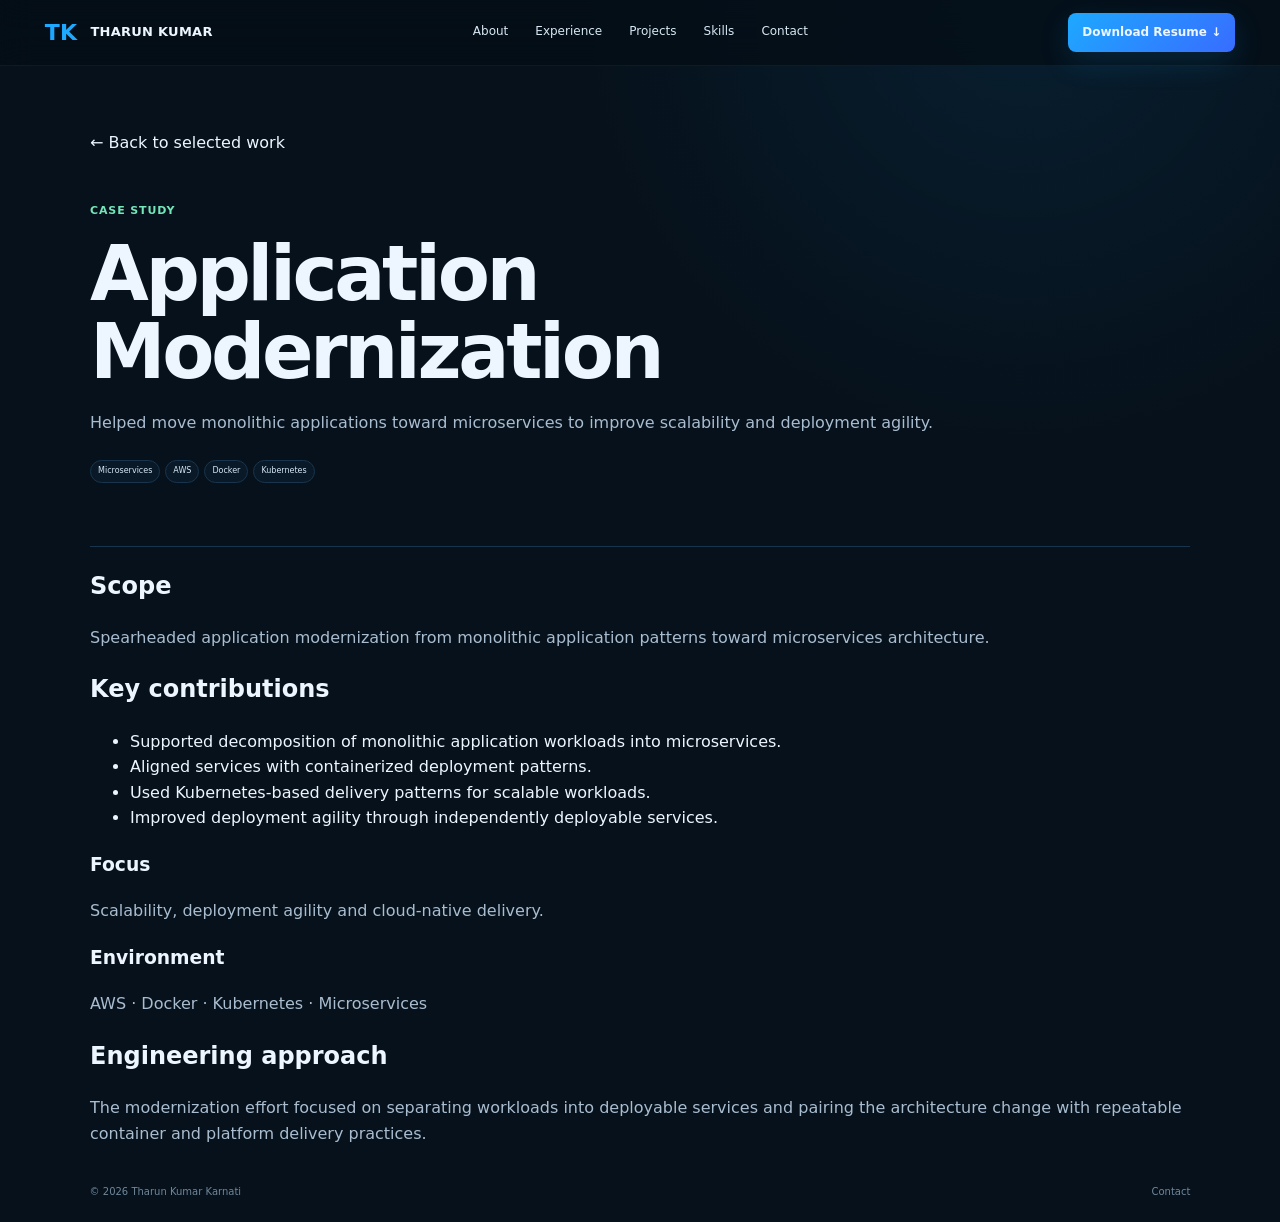
==== projects/application-modernization.html @ 36550c68 "Initial portfolio commit" ====
<!doctype html><html lang="en"><head><meta charset="utf-8"><meta name="viewport" content="width=device-width, initial-scale=1"><title>Application Modernization | Tharun Kumar Karnati</title><link rel="stylesheet" href="../styles.css"></head><body><header class="site-header"><a class="brand" href="../index.html#home"><span>TK</span><strong>THARUN KUMAR</strong></a><nav class="nav"><a href="../index.html#about">About</a><a href="../index.html#experience">Experience</a><a href="../index.html#projects">Projects</a><a href="../index.html#skills">Skills</a><a href="../index.html#contact">Contact</a></nav><div class="header-actions"><a class="btn btn-primary small" href="../THARUN-KUMAR-KARNATI-Resume.docx" download>Download Resume ↓</a></div></header><main class="case-study"><a class="back-link" href="../index.html#projects">← Back to selected work</a><div class="case-hero"><span class="eyebrow">CASE STUDY</span><h1>Application Modernization</h1><p class="case-summary">Helped move monolithic applications toward microservices to improve scalability and deployment agility.</p><div class="tags"><i>Microservices</i><i>AWS</i><i>Docker</i><i>Kubernetes</i></div></div><div class="case-grid"><div><section><h2>Scope</h2><p>Spearheaded application modernization from monolithic application patterns toward microservices architecture.</p></section><section><h2>Key contributions</h2><ul><li>Supported decomposition of monolithic application workloads into microservices.</li><li>Aligned services with containerized deployment patterns.</li><li>Used Kubernetes-based delivery patterns for scalable workloads.</li><li>Improved deployment agility through independently deployable services.</li></ul></section></div><aside class="case-aside"><h3>Focus</h3><p>Scalability, deployment agility and cloud-native delivery.</p><h3>Environment</h3><p>AWS · Docker · Kubernetes · Microservices</p></aside></div><section class="case-footer"><h2>Engineering approach</h2><p>The modernization effort focused on separating workloads into deployable services and pairing the architecture change with repeatable container and platform delivery practices.</p></section></main><footer><span>© <span id="year"></span> Tharun Kumar Karnati</span><a href="../index.html#contact">Contact</a></footer><script>document.getElementById('year').textContent=new Date().getFullYear();</script></body></html>
---- styles.css ----
:root{--bg:#06111b;--bg2:#081725;--card:#0a1b2b;--line:#18354d;--text:#edf6ff;--muted:#a9bdd0;--blue:#1da9ff;--blue2:#386cff;--green:#20d88b;--shadow:0 18px 60px rgba(0,0,0,.25)}
*{box-sizing:border-box}html{scroll-behavior:smooth}body{margin:0;font-family:Inter,system-ui,sans-serif;background:radial-gradient(circle at 80% 0%,rgba(29,169,255,.09),transparent 28%),var(--bg);color:var(--text);line-height:1.6}a{color:inherit;text-decoration:none}p{color:var(--muted);margin:.4rem 0 1rem}.site-header{position:fixed;top:0;left:0;right:0;z-index:20;height:66px;display:flex;align-items:center;justify-content:space-between;padding:0 3.5%;background:rgba(4,14,23,.82);backdrop-filter:blur(16px);border-bottom:1px solid rgba(255,255,255,.05)}.brand{display:flex;align-items:center;gap:13px;font-size:13px;letter-spacing:.02em}.brand span{font-size:22px;font-weight:800;color:var(--blue)}.nav{display:flex;gap:27px;font-size:12px;color:#d8e7f5}.nav a{padding:22px 0;border-bottom:2px solid transparent}.nav a:hover,.nav a.active{color:var(--blue);border-color:var(--blue)}.header-actions{display:flex;gap:10px;align-items:center}.theme-toggle,.icon-btn{border:1px solid var(--line);background:rgba(8,24,38,.8);color:var(--text);border-radius:10px;height:38px;min-width:38px;cursor:pointer}.theme-toggle{border-radius:20px}.btn{display:inline-flex;align-items:center;justify-content:center;gap:8px;padding:12px 19px;border-radius:8px;font-size:12px;font-weight:700;transition:.2s}.btn-primary{background:linear-gradient(135deg,var(--blue),var(--blue2));box-shadow:0 10px 30px rgba(29,169,255,.15)}.btn-outline{border:1px solid var(--blue);background:transparent}.btn:hover,.icon-btn:hover{transform:translateY(-2px)}.small{padding:10px 14px}.section{scroll-margin-top:72px}.section-pad{padding:74px 7%}.hero{min-height:650px;padding:125px 7% 55px;display:grid;grid-template-columns:1.1fr .9fr;position:relative;overflow:hidden}.hero-copy{z-index:2;max-width:720px}.eyebrow{display:inline-flex;align-items:center;gap:8px;color:#75e5ba;font-size:11px;font-weight:700;letter-spacing:.08em;text-transform:uppercase}.eyebrow i{width:8px;height:8px;border-radius:50%;background:var(--green);box-shadow:0 0 15px var(--green)}h1{font-size:clamp(42px,5.2vw,76px);line-height:1.05;margin:18px 0 8px;letter-spacing:-.045em}h1 em{font-style:normal;color:var(--blue)}.hero h2{font-size:23px;margin:0 0 10px}.hero p{max-width:650px;font-size:15px}.hero-actions{display:flex;gap:12px;align-items:center;margin:22px 0}.tech-strip{display:flex;flex-wrap:wrap;gap:9px;margin-top:28px}.tech-strip span,.tags i{font-style:normal;border:1px solid var(--line);background:rgba(10,28,44,.8);padding:5px 10px;border-radius:20px;font-size:10px;color:#d7e7f5}.hero-art{position:relative;min-height:390px;background:linear-gradient(145deg,rgba(24,80,115,.25),transparent 60%);overflow:hidden;border-left:1px solid rgba(255,255,255,.04)}.mountain{position:absolute;bottom:0;filter:drop-shadow(0 -15px 30px rgba(29,169,255,.08));border-style:solid}.m1{right:4%;border-width:0 0 290px 270px;border-color:transparent transparent #0a2235 transparent}.m2{right:28%;border-width:0 180px 240px 180px;border-color:transparent transparent #0d2a42 transparent}.m3{right:48%;border-width:0 120px 160px 120px;border-color:transparent transparent #123650 transparent}.hero-note{position:absolute;top:50px;right:22%;font-size:28px;line-height:1.15;transform:rotate(-8deg);font-family:cursive;color:#fff}.hero-note:after{content:"";display:block;height:2px;background:var(--blue);transform:rotate(-7deg);margin-top:10px;width:120px}.quote{position:absolute;right:4%;bottom:50px;width:145px;padding:18px;border:1px solid var(--line);border-radius:12px;background:rgba(6,17,27,.75);font-size:12px;color:#dbeafa}.metrics{display:grid;grid-template-columns:repeat(5,1fr);border-top:1px solid var(--line);border-bottom:1px solid var(--line);background:rgba(8,23,37,.7);padding-top:28px;padding-bottom:28px}.metrics div{padding:0 24px;border-right:1px solid var(--line)}.metrics div:last-child{border:0}.metrics b{display:block;font-size:28px;color:#fff}.metrics span{font-size:10px;color:var(--muted)}.section-heading{display:flex;align-items:center;gap:12px;margin-bottom:30px}.section-heading>span{font-size:11px;color:var(--blue);font-weight:800}.section-heading h2{margin:0;font-size:28px;letter-spacing:-.03em}.section-link{margin-left:auto;color:var(--blue);font-size:11px}.two-col{display:grid;grid-template-columns:1fr 1fr;gap:70px}.lead{font-size:17px;color:#dceaf7}.capability-grid{display:grid;grid-template-columns:repeat(2,1fr);gap:12px}.capability-grid article,.skill-groups>div{border:1px solid var(--line);background:linear-gradient(145deg,rgba(11,31,49,.9),rgba(6,18,29,.8));padding:20px;border-radius:10px}.capability-grid span{font-size:25px;color:var(--blue)}.capability-grid h3{margin:8px 0 0;font-size:13px}.capability-grid p{font-size:10px}.projects-section{background:linear-gradient(180deg,rgba(7,21,34,.6),rgba(4,13,22,.6))}.project-grid{display:grid;grid-template-columns:repeat(4,1fr);gap:14px}.project-card{display:flex;flex-direction:column;border:1px solid var(--line);background:linear-gradient(160deg,#0b2033,#071725);padding:18px;border-radius:10px;min-height:300px;transition:.25s}.project-card:hover{transform:translateY(-4px);border-color:#256a95;box-shadow:var(--shadow)}.project-icon{width:40px;height:40px;border-radius:10px;display:grid;place-items:center;background:#0c2d45;color:var(--blue);font-weight:800;font-size:11px;border:1px solid #1b4b69}.project-card h3{font-size:14px;margin:13px 0 4px}.project-card p{font-size:11px;line-height:1.55}.tags{display:flex;flex-wrap:wrap;gap:5px;margin-top:auto;padding:8px 0}.tags i{font-size:8px;padding:4px 7px}.project-card>a{font-size:10px;color:var(--blue);font-weight:700;margin-top:8px}.experience-section{background:rgba(8,22,35,.55)}.timeline{display:grid;grid-template-columns:repeat(4,1fr);gap:0;position:relative}.timeline:before{content:"";position:absolute;left:4%;right:4%;top:8px;height:1px;background:var(--line)}.timeline article{position:relative;padding:28px 20px 0}.timeline-dot{position:absolute;top:3px;left:20px;width:11px;height:11px;background:var(--blue);border:2px solid var(--bg);border-radius:50%;box-shadow:0 0 0 1px var(--blue)}.timeline h3{font-size:13px;margin:0}.timeline p{font-size:10px}.timeline small{font-size:9px;color:#8fa8bb}.skill-groups{display:grid;grid-template-columns:repeat(3,1fr);gap:14px}.skill-groups h3{font-size:12px;color:var(--blue);margin:0}.skill-groups p{font-size:10px}.empty-blog{border:1px dashed #28506a;padding:42px;text-align:center;border-radius:14px;background:rgba(7,23,37,.45)}.empty-blog span{color:var(--blue);font-size:10px;font-weight:700;text-transform:uppercase}.empty-blog h3{font-size:20px}.contact{display:flex;justify-content:space-between;align-items:center;background:linear-gradient(90deg,#081c2c,#09233a);border-top:1px solid var(--line);border-bottom:1px solid var(--line)}.contact h2{font-size:30px;margin:6px 0}.contact-actions{display:flex;gap:10px;align-items:center}footer{padding:22px 7%;display:flex;justify-content:space-between;color:#6f879a;font-size:10px}footer div{display:flex;gap:18px}.section-rail{position:fixed;right:15px;top:38%;z-index:15;display:flex;flex-direction:column;gap:14px}.dot{position:relative;width:9px;height:9px;border:1px solid #46677f;border-radius:50%;background:var(--bg)}.dot.active{background:var(--blue);border-color:var(--blue);box-shadow:0 0 10px var(--blue)}.dot span{display:none;position:absolute;right:18px;top:-7px;white-space:nowrap;font-size:9px;color:#a9bdd0}.dot:hover span{display:block}
.light{--bg:#f4f8fc;--bg2:#eef5fa;--card:#fff;--line:#cbdbe8;--text:#102337;--muted:#52697d}.light .site-header{background:rgba(244,248,252,.85)}.light .project-card,.light .capability-grid article,.light .skill-groups>div{background:#fff}.light .hero-art{background:#e7f1f8}
@media(max-width:1100px){.nav{gap:14px}.project-grid{grid-template-columns:repeat(2,1fr)}.metrics{grid-template-columns:repeat(3,1fr);gap:18px}.metrics div:nth-child(3){border:0}.section-rail{display:none}}
@media(max-width:760px){.site-header{height:60px;padding:0 5%}.nav{display:none}.header-actions .theme-toggle{display:none}.header-actions .small{font-size:10px}.hero{grid-template-columns:1fr;padding:105px 6% 45px;min-height:auto}.hero-art{display:none}.hero h2{font-size:19px}.hero p{font-size:13px}.hero-actions{flex-wrap:wrap}.metrics{grid-template-columns:repeat(2,1fr);padding:20px 5%}.metrics div{padding:10px 15px}.metrics div:nth-child(2),.metrics div:nth-child(4){border:0}.section-pad{padding:58px 6%}.two-col{grid-template-columns:1fr;gap:35px}.capability-grid{grid-template-columns:1fr 1fr}.project-grid{grid-template-columns:1fr}.timeline{grid-template-columns:1fr;gap:20px}.timeline:before{left:5px;top:8px;bottom:8px;width:1px;height:auto}.timeline article{padding:0 0 0 28px}.timeline-dot{left:0;top:4px}.skill-groups{grid-template-columns:1fr}.contact{display:block}.contact-actions{margin-top:22px}footer{display:block}footer div{margin-top:10px}.brand strong{display:none}}

.section-intro{max-width:780px;margin:-18px 0 28px;color:var(--muted);line-height:1.7}

/* Case-study presentation */
.case-study{padding-top:130px;max-width:1100px;margin:0 auto}
.case-hero{padding:40px 0 55px;border-bottom:1px solid var(--line)}
.case-hero h1{font-size:clamp(42px,7vw,76px);line-height:1.02;margin:14px 0 20px;max-width:950px}
.case-hero .lead{max-width:850px;font-size:18px}
.case-meta{display:flex;gap:10px;flex-wrap:wrap;margin-top:24px}
.case-layout{display:grid;grid-template-columns:minmax(0,1fr) 280px;gap:55px;padding:55px 0}
.case-main h2{font-size:27px;margin:0 0 15px;padding-top:12px}
.case-main h2:not(:first-child){margin-top:46px}
.case-main p,.case-main li{font-size:15px;line-height:1.8;color:var(--muted)}
.case-main ul{padding-left:22px}
.case-main li{margin:9px 0}
.case-aside{position:sticky;top:100px;height:max-content}
.case-aside-card{border:1px solid var(--line);background:var(--card);border-radius:16px;padding:20px;margin-bottom:14px}
.case-aside-card h3{margin:0 0 12px;font-size:13px;text-transform:uppercase;letter-spacing:.08em}
.case-aside-card p{margin:6px 0;color:var(--muted);font-size:13px;line-height:1.6}
.impact-grid{display:grid;grid-template-columns:repeat(3,1fr);gap:12px;margin:20px 0}
.impact{border:1px solid var(--line);background:var(--card);border-radius:14px;padding:18px}
.impact b{display:block;font-size:28px;color:var(--blue);margin-bottom:5px}
.impact span{font-size:12px;color:var(--muted);line-height:1.45}
.flow{display:grid;grid-template-columns:repeat(5,1fr);gap:10px;align-items:center;margin:25px 0}
.flow-node{position:relative;border:1px solid var(--line);background:var(--card);border-radius:13px;padding:17px 10px;text-align:center;font-size:12px;line-height:1.35}
.flow-node:not(:last-child)::after{content:'→';position:absolute;right:-15px;top:50%;transform:translateY(-50%);color:var(--blue);font-size:18px}
.callout{border-left:3px solid var(--blue);background:rgba(30,144,255,.07);padding:18px 20px;border-radius:0 12px 12px 0;margin:24px 0}
.callout strong{display:block;margin-bottom:5px}
.case-back{display:inline-flex;margin-bottom:10px;color:var(--blue);font-size:12px}
.case-next{display:flex;justify-content:space-between;gap:15px;border-top:1px solid var(--line);padding:28px 0 50px;margin-top:40px}
.case-next a{color:var(--blue);font-size:13px}
@media(max-width:850px){.case-layout{grid-template-columns:1fr}.case-aside{position:static}.flow{grid-template-columns:1fr}.flow-node:not(:last-child)::after{content:'↓';right:50%;top:auto;bottom:-22px;transform:translateX(50%)}.impact-grid{grid-template-columns:1fr 1fr}}
@media(max-width:520px){.impact-grid{grid-template-columns:1fr}.case-study{padding-top:100px}}

/* Homepage polish */
body{overflow-x:hidden}.section-heading{position:relative}.section-count{margin-left:auto;color:var(--muted);font-size:10px;letter-spacing:.06em;text-transform:uppercase}.project-filters{display:flex;gap:8px;flex-wrap:wrap;margin:0 0 22px}.filter{border:1px solid var(--line);background:transparent;color:var(--muted);padding:8px 13px;border-radius:999px;font:inherit;font-size:10px;cursor:pointer;transition:.2s}.filter:hover,.filter.active{color:var(--text);border-color:var(--blue);background:rgba(29,169,255,.09)}.project-card.hidden{display:none}.project-card{position:relative;overflow:hidden}.project-card:before{content:"";position:absolute;inset:0;background:radial-gradient(circle at 90% 0%,rgba(29,169,255,.12),transparent 35%);pointer-events:none}.project-card>*{position:relative}.project-card>a{margin-top:10px}.menu-toggle{display:none;border:1px solid var(--line);background:rgba(8,24,38,.8);color:var(--text);border-radius:10px;height:38px;min-width:38px;cursor:pointer;font-size:17px}.hero-copy{animation:heroIn .7s ease both}.hero-art{animation:heroArt .9s ease both}.metrics div{transition:transform .2s}.metrics div:hover{transform:translateY(-3px)}@keyframes heroIn{from{opacity:0;transform:translateY(15px)}to{opacity:1;transform:none}}@keyframes heroArt{from{opacity:0;transform:translateX(20px)}to{opacity:1;transform:none}}@media(max-width:760px){.menu-toggle{display:block}.header-actions .small{display:none}.nav{position:absolute;top:60px;left:0;right:0;display:none;flex-direction:column;gap:0;padding:10px 6%;background:rgba(4,14,23,.96);backdrop-filter:blur(16px);border-bottom:1px solid var(--line)}.nav.open{display:flex}.nav a{padding:12px 0}.section-count{display:none}.project-filters{overflow-x:auto;flex-wrap:nowrap;padding-bottom:4px}.filter{white-space:nowrap}.hero{padding-top:100px}}
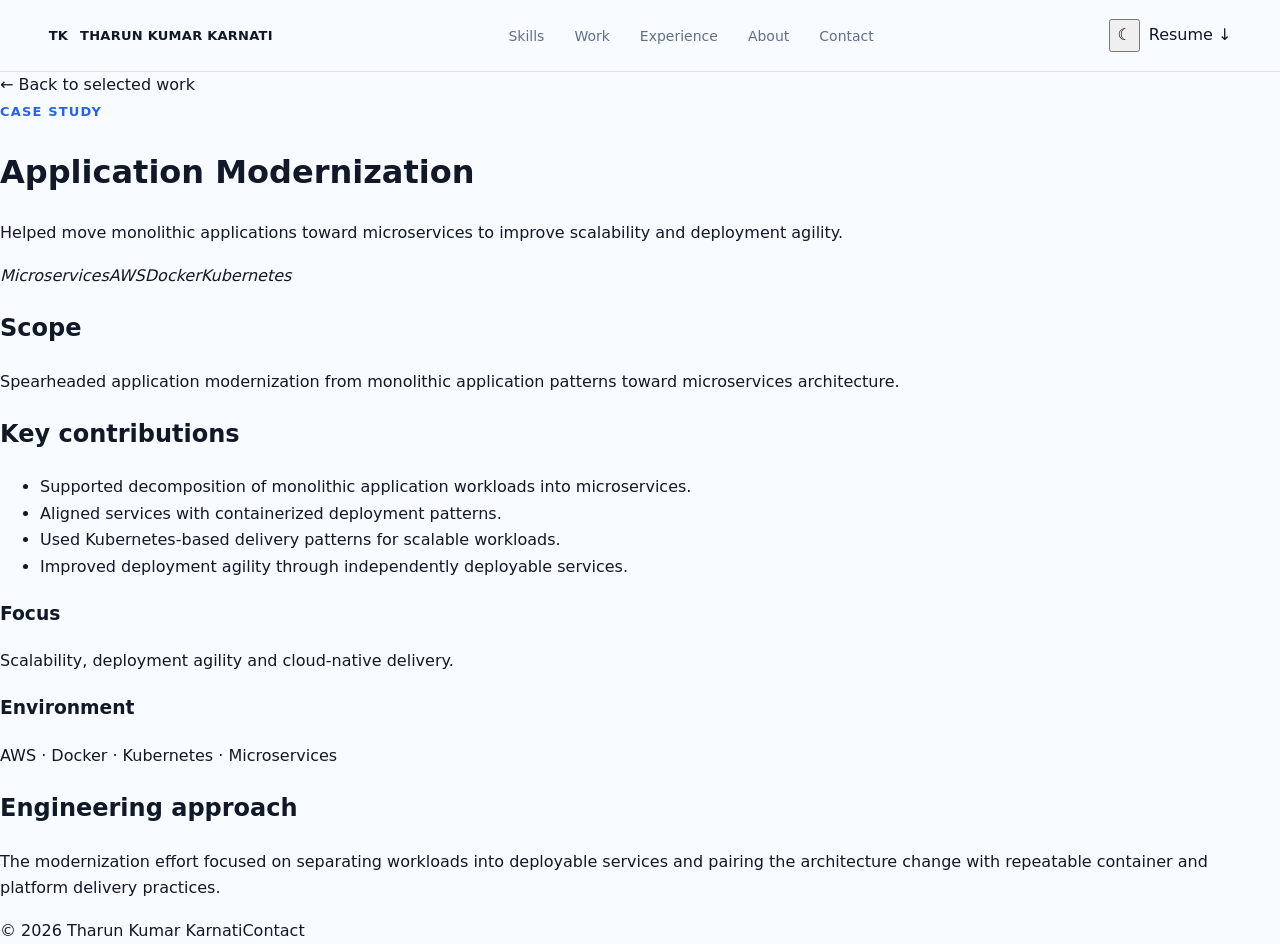
==== commit 2d8a677f: "updated the changes" ====
--- a/projects/application-modernization.html
+++ b/projects/application-modernization.html
@@ -1 +1 @@
-<!doctype html><html lang="en"><head><meta charset="utf-8"><meta name="viewport" content="width=device-width, initial-scale=1"><title>Application Modernization | Tharun Kumar Karnati</title><link rel="stylesheet" href="../styles.css"></head><body><header class="site-header"><a class="brand" href="../index.html#home"><span>TK</span><strong>THARUN KUMAR</strong></a><nav class="nav"><a href="../index.html#about">About</a><a href="../index.html#experience">Experience</a><a href="../index.html#projects">Projects</a><a href="../index.html#skills">Skills</a><a href="../index.html#contact">Contact</a></nav><div class="header-actions"><a class="btn btn-primary small" href="../THARUN-KUMAR-KARNATI-Resume.docx" download>Download Resume ↓</a></div></header><main class="case-study"><a class="back-link" href="../index.html#projects">← Back to selected work</a><div class="case-hero"><span class="eyebrow">CASE STUDY</span><h1>Application Modernization</h1><p class="case-summary">Helped move monolithic applications toward microservices to improve scalability and deployment agility.</p><div class="tags"><i>Microservices</i><i>AWS</i><i>Docker</i><i>Kubernetes</i></div></div><div class="case-grid"><div><section><h2>Scope</h2><p>Spearheaded application modernization from monolithic application patterns toward microservices architecture.</p></section><section><h2>Key contributions</h2><ul><li>Supported decomposition of monolithic application workloads into microservices.</li><li>Aligned services with containerized deployment patterns.</li><li>Used Kubernetes-based delivery patterns for scalable workloads.</li><li>Improved deployment agility through independently deployable services.</li></ul></section></div><aside class="case-aside"><h3>Focus</h3><p>Scalability, deployment agility and cloud-native delivery.</p><h3>Environment</h3><p>AWS · Docker · Kubernetes · Microservices</p></aside></div><section class="case-footer"><h2>Engineering approach</h2><p>The modernization effort focused on separating workloads into deployable services and pairing the architecture change with repeatable container and platform delivery practices.</p></section></main><footer><span>© <span id="year"></span> Tharun Kumar Karnati</span><a href="../index.html#contact">Contact</a></footer><script>document.getElementById('year').textContent=new Date().getFullYear();</script></body></html>+<!doctype html><html lang="en"><head><meta charset="utf-8"><meta name="viewport" content="width=device-width, initial-scale=1"><title>Application Modernization | Tharun Kumar Karnati</title><link rel="stylesheet" href="../styles.css"></head><body><header class="site-header"><a class="brand" href="../index.html#home"><span>TK</span><strong>THARUN KUMAR KARNATI</strong></a><nav class="nav"><a href="../index.html#skills">Skills</a><a href="../index.html#projects">Work</a><a href="../index.html#experience">Experience</a><a href="../index.html#about">About</a><a href="../index.html#contact">Contact</a></nav><div class="header-actions"><button class="theme-toggle" id="themeToggle" type="button" aria-label="Switch to dark mode" title="Dark mode">☾</button><a class="btn btn-primary small" href="../THARUN-KUMAR-KARNATI-Resume.docx" download>Resume ↓</a></div></header><main class="case-study"><a class="back-link" href="../index.html#projects">← Back to selected work</a><div class="case-hero"><span class="eyebrow">CASE STUDY</span><h1>Application Modernization</h1><p class="case-summary">Helped move monolithic applications toward microservices to improve scalability and deployment agility.</p><div class="tags"><i>Microservices</i><i>AWS</i><i>Docker</i><i>Kubernetes</i></div></div><div class="case-grid"><div><section><h2>Scope</h2><p>Spearheaded application modernization from monolithic application patterns toward microservices architecture.</p></section><section><h2>Key contributions</h2><ul><li>Supported decomposition of monolithic application workloads into microservices.</li><li>Aligned services with containerized deployment patterns.</li><li>Used Kubernetes-based delivery patterns for scalable workloads.</li><li>Improved deployment agility through independently deployable services.</li></ul></section></div><aside class="case-aside"><h3>Focus</h3><p>Scalability, deployment agility and cloud-native delivery.</p><h3>Environment</h3><p>AWS · Docker · Kubernetes · Microservices</p></aside></div><section class="case-footer"><h2>Engineering approach</h2><p>The modernization effort focused on separating workloads into deployable services and pairing the architecture change with repeatable container and platform delivery practices.</p></section></main><footer><span>© <span id="year"></span> Tharun Kumar Karnati</span><a href="../index.html#contact">Contact</a></footer><script>document.getElementById('year').textContent=new Date().getFullYear();</script></body></html>
--- a/styles.css
+++ b/styles.css
@@ -1,41 +1,171 @@
-:root{--bg:#06111b;--bg2:#081725;--card:#0a1b2b;--line:#18354d;--text:#edf6ff;--muted:#a9bdd0;--blue:#1da9ff;--blue2:#386cff;--green:#20d88b;--shadow:0 18px 60px rgba(0,0,0,.25)}
-*{box-sizing:border-box}html{scroll-behavior:smooth}body{margin:0;font-family:Inter,system-ui,sans-serif;background:radial-gradient(circle at 80% 0%,rgba(29,169,255,.09),transparent 28%),var(--bg);color:var(--text);line-height:1.6}a{color:inherit;text-decoration:none}p{color:var(--muted);margin:.4rem 0 1rem}.site-header{position:fixed;top:0;left:0;right:0;z-index:20;height:66px;display:flex;align-items:center;justify-content:space-between;padding:0 3.5%;background:rgba(4,14,23,.82);backdrop-filter:blur(16px);border-bottom:1px solid rgba(255,255,255,.05)}.brand{display:flex;align-items:center;gap:13px;font-size:13px;letter-spacing:.02em}.brand span{font-size:22px;font-weight:800;color:var(--blue)}.nav{display:flex;gap:27px;font-size:12px;color:#d8e7f5}.nav a{padding:22px 0;border-bottom:2px solid transparent}.nav a:hover,.nav a.active{color:var(--blue);border-color:var(--blue)}.header-actions{display:flex;gap:10px;align-items:center}.theme-toggle,.icon-btn{border:1px solid var(--line);background:rgba(8,24,38,.8);color:var(--text);border-radius:10px;height:38px;min-width:38px;cursor:pointer}.theme-toggle{border-radius:20px}.btn{display:inline-flex;align-items:center;justify-content:center;gap:8px;padding:12px 19px;border-radius:8px;font-size:12px;font-weight:700;transition:.2s}.btn-primary{background:linear-gradient(135deg,var(--blue),var(--blue2));box-shadow:0 10px 30px rgba(29,169,255,.15)}.btn-outline{border:1px solid var(--blue);background:transparent}.btn:hover,.icon-btn:hover{transform:translateY(-2px)}.small{padding:10px 14px}.section{scroll-margin-top:72px}.section-pad{padding:74px 7%}.hero{min-height:650px;padding:125px 7% 55px;display:grid;grid-template-columns:1.1fr .9fr;position:relative;overflow:hidden}.hero-copy{z-index:2;max-width:720px}.eyebrow{display:inline-flex;align-items:center;gap:8px;color:#75e5ba;font-size:11px;font-weight:700;letter-spacing:.08em;text-transform:uppercase}.eyebrow i{width:8px;height:8px;border-radius:50%;background:var(--green);box-shadow:0 0 15px var(--green)}h1{font-size:clamp(42px,5.2vw,76px);line-height:1.05;margin:18px 0 8px;letter-spacing:-.045em}h1 em{font-style:normal;color:var(--blue)}.hero h2{font-size:23px;margin:0 0 10px}.hero p{max-width:650px;font-size:15px}.hero-actions{display:flex;gap:12px;align-items:center;margin:22px 0}.tech-strip{display:flex;flex-wrap:wrap;gap:9px;margin-top:28px}.tech-strip span,.tags i{font-style:normal;border:1px solid var(--line);background:rgba(10,28,44,.8);padding:5px 10px;border-radius:20px;font-size:10px;color:#d7e7f5}.hero-art{position:relative;min-height:390px;background:linear-gradient(145deg,rgba(24,80,115,.25),transparent 60%);overflow:hidden;border-left:1px solid rgba(255,255,255,.04)}.mountain{position:absolute;bottom:0;filter:drop-shadow(0 -15px 30px rgba(29,169,255,.08));border-style:solid}.m1{right:4%;border-width:0 0 290px 270px;border-color:transparent transparent #0a2235 transparent}.m2{right:28%;border-width:0 180px 240px 180px;border-color:transparent transparent #0d2a42 transparent}.m3{right:48%;border-width:0 120px 160px 120px;border-color:transparent transparent #123650 transparent}.hero-note{position:absolute;top:50px;right:22%;font-size:28px;line-height:1.15;transform:rotate(-8deg);font-family:cursive;color:#fff}.hero-note:after{content:"";display:block;height:2px;background:var(--blue);transform:rotate(-7deg);margin-top:10px;width:120px}.quote{position:absolute;right:4%;bottom:50px;width:145px;padding:18px;border:1px solid var(--line);border-radius:12px;background:rgba(6,17,27,.75);font-size:12px;color:#dbeafa}.metrics{display:grid;grid-template-columns:repeat(5,1fr);border-top:1px solid var(--line);border-bottom:1px solid var(--line);background:rgba(8,23,37,.7);padding-top:28px;padding-bottom:28px}.metrics div{padding:0 24px;border-right:1px solid var(--line)}.metrics div:last-child{border:0}.metrics b{display:block;font-size:28px;color:#fff}.metrics span{font-size:10px;color:var(--muted)}.section-heading{display:flex;align-items:center;gap:12px;margin-bottom:30px}.section-heading>span{font-size:11px;color:var(--blue);font-weight:800}.section-heading h2{margin:0;font-size:28px;letter-spacing:-.03em}.section-link{margin-left:auto;color:var(--blue);font-size:11px}.two-col{display:grid;grid-template-columns:1fr 1fr;gap:70px}.lead{font-size:17px;color:#dceaf7}.capability-grid{display:grid;grid-template-columns:repeat(2,1fr);gap:12px}.capability-grid article,.skill-groups>div{border:1px solid var(--line);background:linear-gradient(145deg,rgba(11,31,49,.9),rgba(6,18,29,.8));padding:20px;border-radius:10px}.capability-grid span{font-size:25px;color:var(--blue)}.capability-grid h3{margin:8px 0 0;font-size:13px}.capability-grid p{font-size:10px}.projects-section{background:linear-gradient(180deg,rgba(7,21,34,.6),rgba(4,13,22,.6))}.project-grid{display:grid;grid-template-columns:repeat(4,1fr);gap:14px}.project-card{display:flex;flex-direction:column;border:1px solid var(--line);background:linear-gradient(160deg,#0b2033,#071725);padding:18px;border-radius:10px;min-height:300px;transition:.25s}.project-card:hover{transform:translateY(-4px);border-color:#256a95;box-shadow:var(--shadow)}.project-icon{width:40px;height:40px;border-radius:10px;display:grid;place-items:center;background:#0c2d45;color:var(--blue);font-weight:800;font-size:11px;border:1px solid #1b4b69}.project-card h3{font-size:14px;margin:13px 0 4px}.project-card p{font-size:11px;line-height:1.55}.tags{display:flex;flex-wrap:wrap;gap:5px;margin-top:auto;padding:8px 0}.tags i{font-size:8px;padding:4px 7px}.project-card>a{font-size:10px;color:var(--blue);font-weight:700;margin-top:8px}.experience-section{background:rgba(8,22,35,.55)}.timeline{display:grid;grid-template-columns:repeat(4,1fr);gap:0;position:relative}.timeline:before{content:"";position:absolute;left:4%;right:4%;top:8px;height:1px;background:var(--line)}.timeline article{position:relative;padding:28px 20px 0}.timeline-dot{position:absolute;top:3px;left:20px;width:11px;height:11px;background:var(--blue);border:2px solid var(--bg);border-radius:50%;box-shadow:0 0 0 1px var(--blue)}.timeline h3{font-size:13px;margin:0}.timeline p{font-size:10px}.timeline small{font-size:9px;color:#8fa8bb}.skill-groups{display:grid;grid-template-columns:repeat(3,1fr);gap:14px}.skill-groups h3{font-size:12px;color:var(--blue);margin:0}.skill-groups p{font-size:10px}.empty-blog{border:1px dashed #28506a;padding:42px;text-align:center;border-radius:14px;background:rgba(7,23,37,.45)}.empty-blog span{color:var(--blue);font-size:10px;font-weight:700;text-transform:uppercase}.empty-blog h3{font-size:20px}.contact{display:flex;justify-content:space-between;align-items:center;background:linear-gradient(90deg,#081c2c,#09233a);border-top:1px solid var(--line);border-bottom:1px solid var(--line)}.contact h2{font-size:30px;margin:6px 0}.contact-actions{display:flex;gap:10px;align-items:center}footer{padding:22px 7%;display:flex;justify-content:space-between;color:#6f879a;font-size:10px}footer div{display:flex;gap:18px}.section-rail{position:fixed;right:15px;top:38%;z-index:15;display:flex;flex-direction:column;gap:14px}.dot{position:relative;width:9px;height:9px;border:1px solid #46677f;border-radius:50%;background:var(--bg)}.dot.active{background:var(--blue);border-color:var(--blue);box-shadow:0 0 10px var(--blue)}.dot span{display:none;position:absolute;right:18px;top:-7px;white-space:nowrap;font-size:9px;color:#a9bdd0}.dot:hover span{display:block}
-.light{--bg:#f4f8fc;--bg2:#eef5fa;--card:#fff;--line:#cbdbe8;--text:#102337;--muted:#52697d}.light .site-header{background:rgba(244,248,252,.85)}.light .project-card,.light .capability-grid article,.light .skill-groups>div{background:#fff}.light .hero-art{background:#e7f1f8}
-@media(max-width:1100px){.nav{gap:14px}.project-grid{grid-template-columns:repeat(2,1fr)}.metrics{grid-template-columns:repeat(3,1fr);gap:18px}.metrics div:nth-child(3){border:0}.section-rail{display:none}}
-@media(max-width:760px){.site-header{height:60px;padding:0 5%}.nav{display:none}.header-actions .theme-toggle{display:none}.header-actions .small{font-size:10px}.hero{grid-template-columns:1fr;padding:105px 6% 45px;min-height:auto}.hero-art{display:none}.hero h2{font-size:19px}.hero p{font-size:13px}.hero-actions{flex-wrap:wrap}.metrics{grid-template-columns:repeat(2,1fr);padding:20px 5%}.metrics div{padding:10px 15px}.metrics div:nth-child(2),.metrics div:nth-child(4){border:0}.section-pad{padding:58px 6%}.two-col{grid-template-columns:1fr;gap:35px}.capability-grid{grid-template-columns:1fr 1fr}.project-grid{grid-template-columns:1fr}.timeline{grid-template-columns:1fr;gap:20px}.timeline:before{left:5px;top:8px;bottom:8px;width:1px;height:auto}.timeline article{padding:0 0 0 28px}.timeline-dot{left:0;top:4px}.skill-groups{grid-template-columns:1fr}.contact{display:block}.contact-actions{margin-top:22px}footer{display:block}footer div{margin-top:10px}.brand strong{display:none}}
+*{box-sizing:border-box}html{scroll-behavior:smooth}body{margin:0;font-family:"Manrope",system-ui,-apple-system,BlinkMacSystemFont,"Segoe UI",sans-serif;color:#111827;background:#f8fbff;line-height:1.65}a{color:inherit;text-decoration:none}button{font:inherit}.site-header{position:sticky;top:0;z-index:20;height:72px;display:flex;align-items:center;justify-content:space-between;padding:0 3.8%;background:rgba(248,251,255,.9);backdrop-filter:blur(14px);border-bottom:1px solid #dbe5f2}.brand{display:flex;align-items:center;gap:12px;font-size:13px;font-weight:800;letter-spacing:.02em;white-space:nowrap}.brand-mark{display:grid;place-items:center;width:38px;height:38px;border-radius:11px;color:#fff;font-weight:800;background:linear-gradient(135deg,#2864f0,#13b8a6);box-shadow:0 8px 20px rgba(37,99,235,.18)}.nav{display:flex;gap:30px;font-size:14px;color:#60708b}.nav a{padding:26px 0 22px;border-bottom:2px solid transparent}.nav a:hover,.nav a.active{color:#2563eb;border-bottom-color:#2563eb}.header-actions{display:flex;align-items:center;gap:9px}.icon-btn{width:40px;height:40px;border:1px solid #d8e2f0;border-radius:11px;background:#fff;display:grid;place-items:center;color:#50617b}.icon-btn svg,.footer-social svg{width:17px;height:17px;fill:currentColor}.sun{display:none}.resume-btn,.primary-btn{background:#2867ef;color:#fff;border-radius:12px;padding:12px 18px;font-weight:800;box-shadow:0 10px 24px rgba(37,99,235,.2)}.resume-btn span{margin-left:5px}.section{max-width:1200px;margin:0 auto;padding:95px 34px}.hero{max-width:none;padding:54px 8% 78px;text-align:center;min-height:660px;display:flex;flex-direction:column;align-items:center;justify-content:center;background-image:linear-gradient(#e8f0ff 1px,transparent 1px),linear-gradient(90deg,#e8f0ff 1px,transparent 1px);background-size:38px 38px;background-position:center top;border-bottom:1px solid #dbe5f2}.hero:before{content:"";position:absolute;inset:72px 0 auto;height:600px;z-index:-1;background:radial-gradient(circle at 30% 40%,rgba(66,133,244,.12),transparent 30%),radial-gradient(circle at 72% 55%,rgba(20,184,166,.09),transparent 32%)}.availability{display:inline-flex;align-items:center;gap:9px;border:1px solid #d5e1f1;background:rgba(255,255,255,.82);border-radius:999px;padding:7px 12px;font-size:12px;font-weight:700;margin-bottom:22px;box-shadow:0 6px 20px rgba(25,60,100,.05)}.status-dot,.mini-dot{width:7px;height:7px;border-radius:50%;background:#16b8a7;display:inline-block;box-shadow:0 0 0 4px rgba(22,184,167,.1)}.divider{width:1px;height:15px;background:#d5deea}.eyebrow{color:#2563eb;font-weight:800;font-size:13px;letter-spacing:.09em;margin-bottom:15px}.hero h1{font-size:clamp(46px,5.9vw,82px);letter-spacing:-.062em;line-height:1.02;margin:0 auto;max-width:1400px;white-space:nowrap;font-weight:800;color:#101a2d}.hero h1 span.hero-name-accent{background:linear-gradient(100deg,#2563eb 0%,#3977f4 45%,#0ea5a6 100%);-webkit-background-clip:text;background-clip:text;color:transparent}.hero h2{font-size:clamp(25px,3vw,39px);letter-spacing:-.035em;margin:25px 0 15px;color:#0d1728}.hero-summary{font-size:20px;color:#566984;max-width:920px;margin:0}.hero-sub{font-size:16px;color:#71829c;max-width:900px;margin:13px 0 27px}.hero-actions{display:flex;gap:12px}.primary-btn,.secondary-btn{padding:15px 23px;border-radius:12px;font-size:14px;font-weight:800}.secondary-btn{background:#fff;border:1px solid #cbd9ec}.section-heading{display:flex;justify-content:space-between;align-items:end;margin-bottom:30px}.section-heading h2{font-size:36px;letter-spacing:-.04em;margin:0}.section-link{color:#2563eb;font-size:13px;font-weight:800}.mini-dot{margin-right:9px;background:#2563eb}.expertise-grid{display:grid;grid-template-columns:repeat(4,1fr);gap:14px}.skill-card,.work-card,.about-panel,.timeline article{background:rgba(255,255,255,.88);border:1px solid #d5e2f2;border-radius:15px;box-shadow:0 8px 30px rgba(28,62,102,.045)}.skill-card{position:relative;padding:21px;min-height:185px}.number{font-size:11px;color:#12a997;font-weight:800}.skill-icon{position:absolute;right:15px;top:15px;width:38px;height:38px;border-radius:10px;background:#eff5ff;color:#2563eb;display:grid;place-items:center;font-size:12px;font-weight:800}.skill-card h3{font-size:16px;letter-spacing:-.02em;margin:18px 0 5px}.skill-card p{font-size:12px;color:#49617f;font-weight:700;margin:0 0 4px}.skill-card small{font-size:11px;color:#72839b;line-height:1.45}.about{background:#fff}.about-grid{display:grid;grid-template-columns:1.25fr .75fr;gap:55px}.about p{font-size:17px;color:#596c87}.about .lead{font-size:21px;color:#3f5572}.about-panel{padding:12px}.panel-row{display:flex;justify-content:space-between;gap:18px;padding:17px;border-bottom:1px solid #e4ebf4;font-size:13px}.panel-row:last-child{border:0}.panel-row span{color:#71819a}.panel-row strong{text-align:right;color:#17243a}.experience{background:#f8fbff}.timeline{display:grid;gap:12px}.timeline article{display:grid;grid-template-columns:190px 1fr;gap:25px;padding:25px}.timeline-date{color:#2563eb;font-size:13px;font-weight:800}.timeline h3{margin:0 0 7px;font-size:18px}.timeline p{margin:0;color:#667993;font-size:14px}.work-card span{font-size:11px;color:#13aa98;font-weight:800}.work-card h3{font-size:16px;margin:14px 0 8px}.work-card p{font-size:12px;color:#6c7d95;margin:0}.contact{display:block;max-width:1050px}.contact h2{font-size:clamp(40px,5vw,64px);line-height:1.08;letter-spacing:-.055em;margin:18px 0}.contact-copy p{font-size:17px;color:#596c87}.contact-copy strong{color:#2563eb;font-size:14px}.footer{background:#0f1727;color:#dce6f5}.footer-main{max-width:1200px;margin:auto;padding:38px 34px 25px;display:grid;grid-template-columns:1.4fr .7fr .7fr;gap:30px;align-items:center}.footer-brand{display:flex;gap:12px;align-items:center}.footer-brand b{display:block;font-size:14px;color:#fff}.footer-brand small{display:block;color:#91a3bd;margin-top:4px}.footer-social{display:flex;gap:8px}.footer-social a{width:38px;height:38px;border-radius:10px;background:#1b2638;display:grid;place-items:center}.footer-nav{display:flex;gap:20px;font-size:13px;color:#aebed3}.copyright{grid-column:1/-1;border-top:1px solid #273246;padding-top:19px;color:#8ea0ba;font-size:12px}.compact{margin-bottom:0}.github-mark svg{width:20px;height:20px;fill:currentColor}@media(max-width:1050px){.nav{gap:16px}.expertise-grid{grid-template-columns:repeat(3,1fr)}.contact{display:block;max-width:1050px}.footer-main{grid-template-columns:1fr 1fr}}@media(max-width:760px){.site-header{height:auto;min-height:66px;padding:10px 16px;gap:10px}.brand span:last-child{display:none}.nav{display:none}.header-actions .icon-btn:first-child,.header-actions .icon-btn:nth-child(2){display:none}.resume-btn{padding:10px 13px}.hero{padding:45px 18px 60px;min-height:620px}.hero h1{font-size:46px;white-space:normal}.hero h2{font-size:24px}.hero-summary{font-size:16px}.hero-sub{font-size:13px}.availability{font-size:10px}.section{padding:68px 18px}.section-heading h2{font-size:29px}.expertise-grid{grid-template-columns:1fr}.skill-card{min-height:160px}.about-grid{grid-template-columns:1fr;gap:25px}.timeline article{grid-template-columns:1fr;gap:8px}.contact h2{font-size:clamp(40px,5vw,64px);line-height:1.08;letter-spacing:-.055em;margin:18px 0}.footer-main{grid-template-columns:1fr}.footer-nav{order:2}.copyright{order:3}.footer-social{order:1}}
+html.dark body{color:#e8eef8;background:#0b1220}html.dark .site-header{background:rgba(11,18,32,.9);border-color:#243149}html.dark .nav,html.dark .hero-sub,html.dark .hero-summary,html.dark .about p,html.dark .timeline p,html.dark .contact-copy p{color:#9eafc7}html.dark .icon-btn,html.dark .secondary-btn,html.dark .skill-card,html.dark .work-card,html.dark .about-panel,html.dark .timeline article,html.dark .contact-links a,html.dark .availability{background:#121c2d;border-color:#2a3952;color:#e7eef9}html.dark .hero{border-color:#243149;background-image:linear-gradient(#17243a 1px,transparent 1px),linear-gradient(90deg,#17243a 1px,transparent 1px)}html.dark .hero h2{color:#f2f6fc}html.dark .about{background:#0f1727}html.dark .experience{background:#0b1220}html.dark .skill-card p,html.dark .skill-card small,html.dark .work-card p{color:#9aacc5}html.dark .panel-row{border-color:#27364d}html.dark .panel-row span{color:#8ea0ba}html.dark .panel-row strong{color:#e7eef8}html.dark .contact-icon,html.dark .skill-icon{background:#192740}html.dark .theme-toggle .moon{display:none}html.dark .theme-toggle .sun{display:block}html.dark .sun{display:block}
 
-.section-intro{max-width:780px;margin:-18px 0 28px;color:var(--muted);line-height:1.7}
+.experience-intro{max-width:760px;margin:-8px 0 28px;color:#596c87;font-size:17px}
+.experience-grid{display:grid;grid-template-columns:1.2fr 1fr 1fr;gap:16px}
+.experience-card{background:rgba(255,255,255,.9);border:1px solid #d5e2f2;border-radius:18px;padding:25px;box-shadow:0 10px 35px rgba(28,62,102,.05);position:relative;overflow:hidden}
+.experience-card:before{content:"";position:absolute;left:0;top:0;bottom:0;width:3px;background:#2563eb}
+.experience-current:before{background:linear-gradient(#2563eb,#13b8a6)}
+.experience-top{display:flex;justify-content:space-between;align-items:center;gap:12px;margin-bottom:18px}
+.experience-period{font-size:12px;font-weight:800;color:#2563eb}
+.experience-tag{font-size:10px;font-weight:800;letter-spacing:.08em;text-transform:uppercase;color:#64748b;background:#eef4ff;border:1px solid #dbe7f7;padding:6px 9px;border-radius:999px}
+.experience-card h3{font-size:18px;line-height:1.35;letter-spacing:-.025em;margin:0 0 5px;color:#101a2d}
+.experience-company{font-size:13px;font-weight:700;color:#526985;margin:0 0 13px}
+.experience-card>p:not(.experience-company){font-size:14px;line-height:1.7;color:#667993;margin:0}
+.impact-row{display:flex;flex-wrap:wrap;gap:7px;margin-top:19px}
+.impact-row span{font-size:10px;font-weight:800;color:#35516f;border:1px solid #d8e4f2;background:#f7faff;border-radius:999px;padding:6px 8px}
 
-/* Case-study presentation */
-.case-study{padding-top:130px;max-width:1100px;margin:0 auto}
-.case-hero{padding:40px 0 55px;border-bottom:1px solid var(--line)}
-.case-hero h1{font-size:clamp(42px,7vw,76px);line-height:1.02;margin:14px 0 20px;max-width:950px}
-.case-hero .lead{max-width:850px;font-size:18px}
-.case-meta{display:flex;gap:10px;flex-wrap:wrap;margin-top:24px}
-.case-layout{display:grid;grid-template-columns:minmax(0,1fr) 280px;gap:55px;padding:55px 0}
-.case-main h2{font-size:27px;margin:0 0 15px;padding-top:12px}
-.case-main h2:not(:first-child){margin-top:46px}
-.case-main p,.case-main li{font-size:15px;line-height:1.8;color:var(--muted)}
-.case-main ul{padding-left:22px}
-.case-main li{margin:9px 0}
-.case-aside{position:sticky;top:100px;height:max-content}
-.case-aside-card{border:1px solid var(--line);background:var(--card);border-radius:16px;padding:20px;margin-bottom:14px}
-.case-aside-card h3{margin:0 0 12px;font-size:13px;text-transform:uppercase;letter-spacing:.08em}
-.case-aside-card p{margin:6px 0;color:var(--muted);font-size:13px;line-height:1.6}
-.impact-grid{display:grid;grid-template-columns:repeat(3,1fr);gap:12px;margin:20px 0}
-.impact{border:1px solid var(--line);background:var(--card);border-radius:14px;padding:18px}
-.impact b{display:block;font-size:28px;color:var(--blue);margin-bottom:5px}
-.impact span{font-size:12px;color:var(--muted);line-height:1.45}
-.flow{display:grid;grid-template-columns:repeat(5,1fr);gap:10px;align-items:center;margin:25px 0}
-.flow-node{position:relative;border:1px solid var(--line);background:var(--card);border-radius:13px;padding:17px 10px;text-align:center;font-size:12px;line-height:1.35}
-.flow-node:not(:last-child)::after{content:'→';position:absolute;right:-15px;top:50%;transform:translateY(-50%);color:var(--blue);font-size:18px}
-.callout{border-left:3px solid var(--blue);background:rgba(30,144,255,.07);padding:18px 20px;border-radius:0 12px 12px 0;margin:24px 0}
-.callout strong{display:block;margin-bottom:5px}
-.case-back{display:inline-flex;margin-bottom:10px;color:var(--blue);font-size:12px}
-.case-next{display:flex;justify-content:space-between;gap:15px;border-top:1px solid var(--line);padding:28px 0 50px;margin-top:40px}
-.case-next a{color:var(--blue);font-size:13px}
-@media(max-width:850px){.case-layout{grid-template-columns:1fr}.case-aside{position:static}.flow{grid-template-columns:1fr}.flow-node:not(:last-child)::after{content:'↓';right:50%;top:auto;bottom:-22px;transform:translateX(50%)}.impact-grid{grid-template-columns:1fr 1fr}}
-@media(max-width:520px){.impact-grid{grid-template-columns:1fr}.case-study{padding-top:100px}}
+html.dark .experience-intro{color:#9eafc7}
+html.dark .experience-card{background:#121c2d;border-color:#2a3952}
+html.dark .experience-card h3{color:#eef4fc}
+html.dark .experience-company,html.dark .experience-card>p:not(.experience-company){color:#9aacc5}
+html.dark .experience-tag{background:#192740;border-color:#30415c;color:#b7c7db}
+html.dark .impact-row span{background:#162238;border-color:#2b3b55;color:#b7c7db}
 
-/* Homepage polish */
-body{overflow-x:hidden}.section-heading{position:relative}.section-count{margin-left:auto;color:var(--muted);font-size:10px;letter-spacing:.06em;text-transform:uppercase}.project-filters{display:flex;gap:8px;flex-wrap:wrap;margin:0 0 22px}.filter{border:1px solid var(--line);background:transparent;color:var(--muted);padding:8px 13px;border-radius:999px;font:inherit;font-size:10px;cursor:pointer;transition:.2s}.filter:hover,.filter.active{color:var(--text);border-color:var(--blue);background:rgba(29,169,255,.09)}.project-card.hidden{display:none}.project-card{position:relative;overflow:hidden}.project-card:before{content:"";position:absolute;inset:0;background:radial-gradient(circle at 90% 0%,rgba(29,169,255,.12),transparent 35%);pointer-events:none}.project-card>*{position:relative}.project-card>a{margin-top:10px}.menu-toggle{display:none;border:1px solid var(--line);background:rgba(8,24,38,.8);color:var(--text);border-radius:10px;height:38px;min-width:38px;cursor:pointer;font-size:17px}.hero-copy{animation:heroIn .7s ease both}.hero-art{animation:heroArt .9s ease both}.metrics div{transition:transform .2s}.metrics div:hover{transform:translateY(-3px)}@keyframes heroIn{from{opacity:0;transform:translateY(15px)}to{opacity:1;transform:none}}@keyframes heroArt{from{opacity:0;transform:translateX(20px)}to{opacity:1;transform:none}}@media(max-width:760px){.menu-toggle{display:block}.header-actions .small{display:none}.nav{position:absolute;top:60px;left:0;right:0;display:none;flex-direction:column;gap:0;padding:10px 6%;background:rgba(4,14,23,.96);backdrop-filter:blur(16px);border-bottom:1px solid var(--line)}.nav.open{display:flex}.nav a{padding:12px 0}.section-count{display:none}.project-filters{overflow-x:auto;flex-wrap:nowrap;padding-bottom:4px}.filter{white-space:nowrap}.hero{padding-top:100px}}
+@media(max-width:900px){
+  .hero h1{white-space:normal;font-size:clamp(42px,8vw,68px)}
+  .hero-subtitle{font-size:clamp(21px,4vw,28px)}
+  .hero p{font-size:17px}
+}
+
+.experience-list{display:flex;flex-direction:column;gap:16px}
+.experience-card{display:grid;grid-template-columns:190px 1fr;gap:28px;background:rgba(255,255,255,.92);border:1px solid #d5e2f2;border-radius:18px;padding:25px 28px;box-shadow:0 10px 35px rgba(28,62,102,.05);position:relative;overflow:hidden}
+.experience-card:before{content:"";position:absolute;left:0;top:0;bottom:0;width:3px;background:#2563eb}
+.experience-current:before{background:linear-gradient(#2563eb,#13b8a6)}
+.experience-side{display:flex;flex-direction:column;align-items:flex-start;gap:10px;padding-top:2px}
+.experience-period{font-size:12px;font-weight:800;color:#2563eb}
+.experience-tag{font-size:10px;font-weight:800;letter-spacing:.08em;text-transform:uppercase;color:#64748b;background:#eef4ff;border:1px solid #dbe7f7;padding:6px 9px;border-radius:999px}
+.experience-body h3{font-size:19px;line-height:1.35;letter-spacing:-.025em;margin:0 0 5px;color:#101a2d}
+.experience-company{font-size:14px!important;font-weight:800!important;color:#31527a!important;margin:0 0 12px!important}
+.experience-body>p:not(.experience-company){font-size:15px;line-height:1.7;color:#667993;margin:0}
+.impact-row{display:flex;flex-wrap:wrap;gap:7px;margin-top:17px}
+.impact-row span{font-size:10px;font-weight:800;color:#35516f;border:1px solid #d8e4f2;background:#f7faff;border-radius:999px;padding:6px 8px}
+html.dark .hero h1{color:#eef4fc}
+html.dark .hero-subtitle{color:#f1f5fb}
+html.dark .hero p{color:#a5b5ca}
+html.dark .experience-card{background:#121c2d;border-color:#2a3952}
+html.dark .experience-body h3{color:#eef4fc}
+html.dark .experience-company{color:#a9c0df!important}
+html.dark .experience-body>p:not(.experience-company){color:#9aacc5}
+html.dark .experience-tag{background:#192740;border-color:#30415c;color:#b7c7db}
+html.dark .impact-row span{background:#162238;border-color:#2b3b55;color:#b7c7db}
+@media(max-width:700px){
+  .experience-card{grid-template-columns:1fr;gap:12px;padding:22px}
+}
+
+
+/* v15 refinements */
+.hero-name-accent{background:linear-gradient(90deg,#2563eb 0%,#5b4eea 48%,#13b8a6 100%);-webkit-background-clip:text;background-clip:text;color:transparent;}
+.hero h1{letter-spacing:-.065em;}
+.hero h2{color:#17243a;}
+.hero-summary{max-width:900px;margin-left:auto;margin-right:auto;}
+.hero-sub{max-width:920px;margin-left:auto;margin-right:auto;}
+.work{background:#f8fbff;}
+.work-grid{display:grid;grid-template-columns:repeat(4,1fr);gap:16px;}
+.work-card{padding:22px;min-height:210px;}
+.work-card span{font-size:10px;letter-spacing:.06em;color:#2563eb;font-weight:800;}
+.work-card h3{font-size:18px;line-height:1.3;margin:13px 0 9px;color:#101a2d;}
+.work-card p{font-size:14px;line-height:1.6;color:#61748e;margin:0;}
+.work-tags{display:flex;flex-wrap:wrap;gap:6px;margin-top:17px;}
+.work-tags b{font-size:10px;color:#385575;background:#f2f6fc;border:1px solid #dbe6f3;border-radius:999px;padding:5px 7px;}
+.experience-company{font-size:15px!important;color:#2563eb!important;}
+@media(max-width:1100px){.work-grid{grid-template-columns:repeat(2,1fr)}}
+@media(max-width:700px){.work-grid{grid-template-columns:1fr}.work-card{min-height:auto}}
+html.dark .work{background:#0b1220}
+html.dark .work-card h3{color:#eef4fc}
+html.dark .work-card p{color:#9aacc5}
+html.dark .work-tags b{background:#162238;border-color:#2b3b55;color:#b7c7db}
+html.dark .hero h2{color:#f1f5fb}
+html.dark .hero-name-accent{background:linear-gradient(90deg,#6ea0ff 0%,#8c7dff 48%,#35d1bc 100%);-webkit-background-clip:text;background-clip:text;color:transparent}
+
+
+/* v16 refinements */
+.hero-summary{font-size:22px;line-height:1.65;color:#435b7a;margin-top:6px;margin-bottom:0;}
+.hero-sub{font-size:17px;line-height:1.75;color:#7185a0;margin-top:14px;margin-bottom:30px;}
+.hero-name-accent{background:linear-gradient(100deg,#2563eb 0%,#5b4eea 48%,#13b8a6 100%);-webkit-background-clip:text;background-clip:text;color:transparent;}
+.about h2,.about p,.about-panel{font-family:"DM Sans",system-ui,-apple-system,BlinkMacSystemFont,"Segoe UI",sans-serif;}
+.about h2{font-weight:700;letter-spacing:-.045em;color:#142039;}
+.about .lead{font-size:22px;line-height:1.7;color:#334d70;font-weight:500;}
+.about p:not(.lead){font-size:17px;line-height:1.85;color:#5a6f8b;}
+.about-panel{border-radius:18px;}
+html.dark .about h2{color:#eef4fc}
+html.dark .about .lead{color:#c5d3e6}
+html.dark .about p:not(.lead){color:#9eafc7}
+@media(max-width:760px){.hero-summary{font-size:18px}.hero-sub{font-size:15px}.about .lead{font-size:19px}.about p:not(.lead){font-size:16px}}
+
+
+/* v18 refinements */
+.hero-positioning{font-size:clamp(25px,3vw,39px);letter-spacing:-.035em;line-height:1.2;margin:25px 0 0;color:#111c31;font-weight:800;}
+.hero-name-accent{display:inline-flex;gap:.16em;background:none;-webkit-background-clip:initial;background-clip:initial;color:inherit;}
+.hero-name-accent > span{background:linear-gradient(110deg,#2563eb 0%,#5b4eea 52%,#13b8a6 100%);-webkit-background-clip:text;background-clip:text;color:transparent;}
+.about-panel{align-self:start;height:auto;min-height:0;}
+html.dark .hero-positioning{color:#f1f5fb;}
+html.dark .hero-name-accent > span{background:linear-gradient(110deg,#6ea0ff 0%,#8c7dff 52%,#35d1bc 100%);-webkit-background-clip:text;background-clip:text;color:transparent;}
+@media(max-width:760px){.hero-positioning{font-size:24px;margin-top:22px;}.hero-name-accent{display:inline;} .hero-name-accent > span{display:inline-block;margin-right:.06em;}}
+
+/* v19 responsive hero + card interaction refinements */
+.hero {
+  min-height: max(620px, calc(100svh - 72px));
+  height: calc(100svh - 72px);
+  background-image: none !important;
+  background-color: transparent;
+  border-bottom: 0;
+  overflow: hidden;
+}
+html.dark .hero {
+  background-image: none !important;
+  background-color: transparent;
+  border-bottom: 0;
+}
+
+/* Keep the hero clean and viewport-fitted across browser zoom levels. */
+.hero:before {
+  height: 100%;
+  inset: 0;
+  z-index: -1;
+  pointer-events: none;
+}
+
+@media (hover: hover) and (pointer: fine) {
+  .skill-card,
+  .work-card,
+  .experience-card,
+  .about-panel {
+    transition: transform .24s cubic-bezier(.2,.7,.2,1), box-shadow .24s ease, border-color .24s ease;
+    will-change: transform;
+  }
+
+  .skill-card:hover,
+  .work-card:hover,
+  .experience-card:hover,
+  .about-panel:hover {
+    transform: scale(1.025);
+    box-shadow: 0 16px 42px rgba(28,62,102,.12);
+    border-color: #b9cde8;
+  }
+
+  html.dark .skill-card:hover,
+  html.dark .work-card:hover,
+  html.dark .experience-card:hover,
+  html.dark .about-panel:hover {
+    box-shadow: 0 18px 44px rgba(0,0,0,.28);
+    border-color: #405473;
+  }
+}
+
+@media (prefers-reduced-motion: reduce) {
+  .skill-card,
+  .work-card,
+  .experience-card,
+  .about-panel {
+    transition: none !important;
+  }
+}
+
+@media (max-width: 760px) {
+  .hero {
+    height: auto;
+    min-height: calc(100svh - 66px);
+    overflow: visible;
+  }
+}
